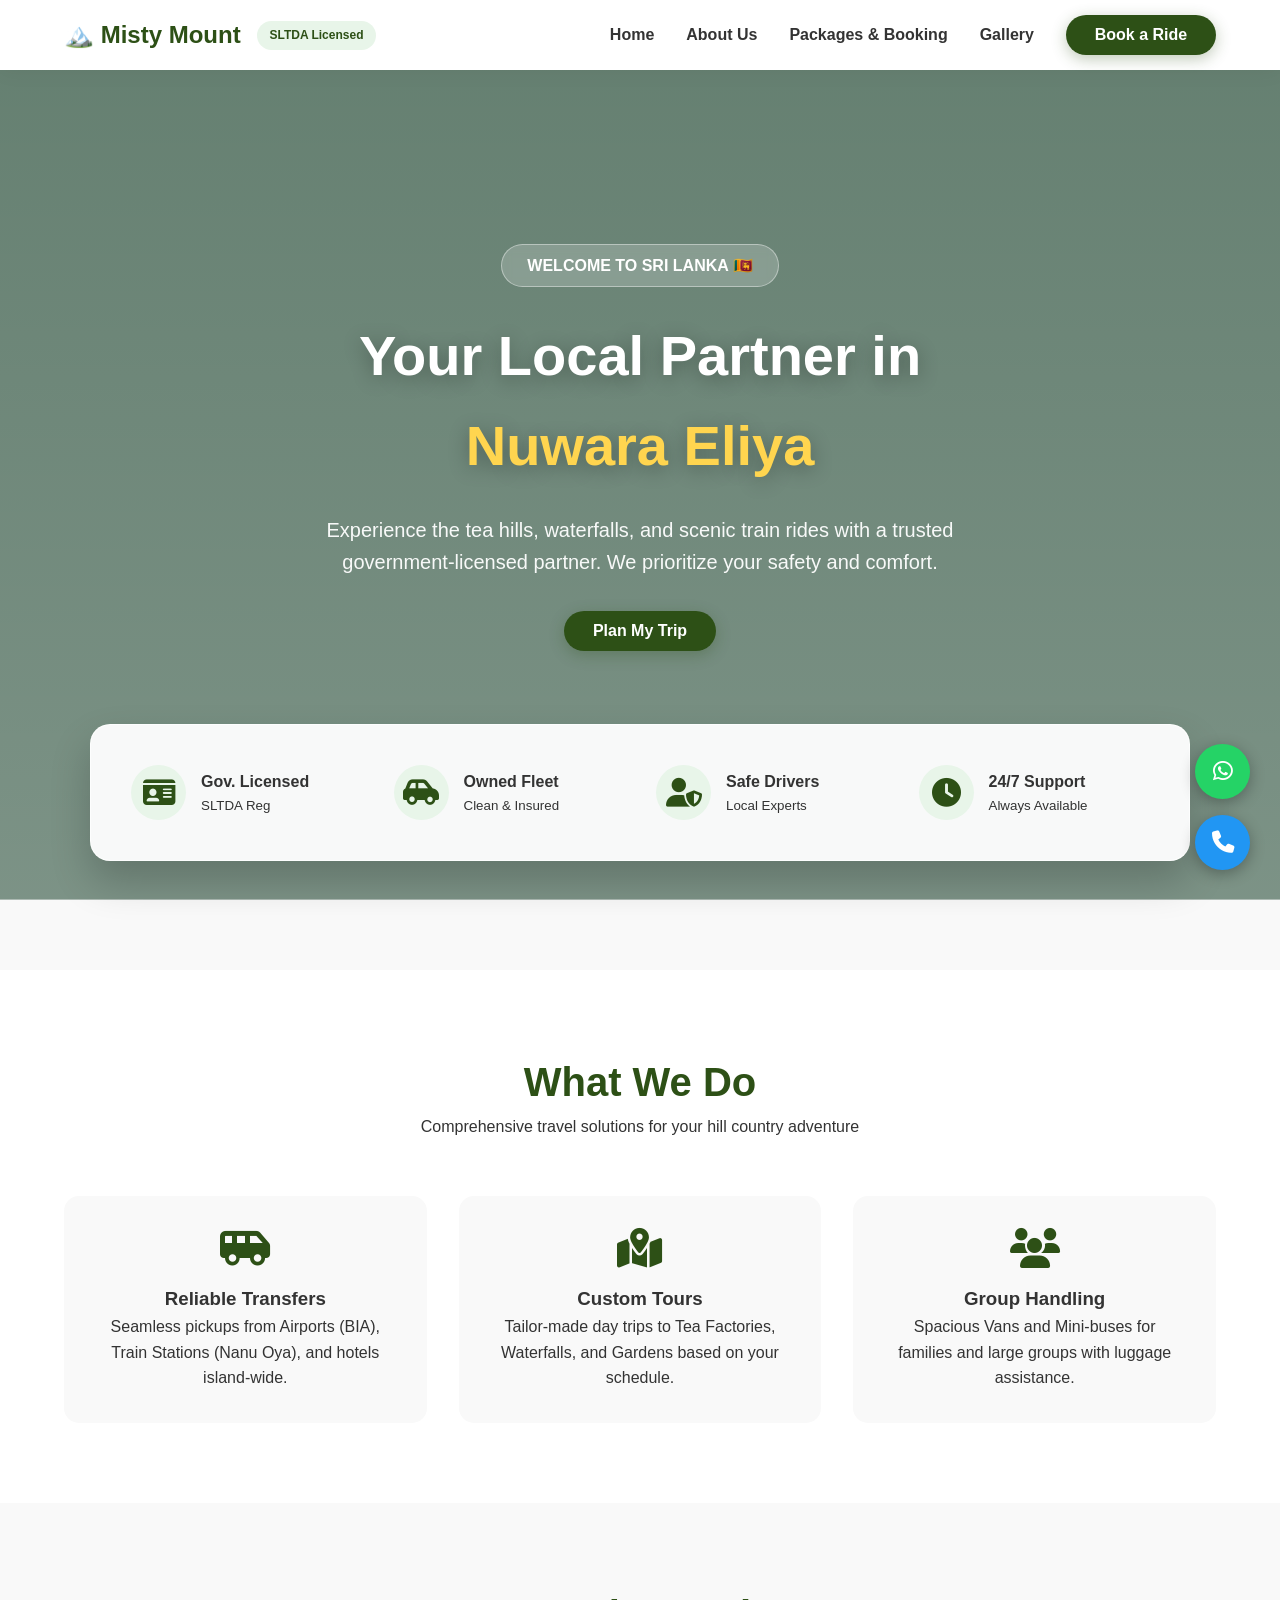
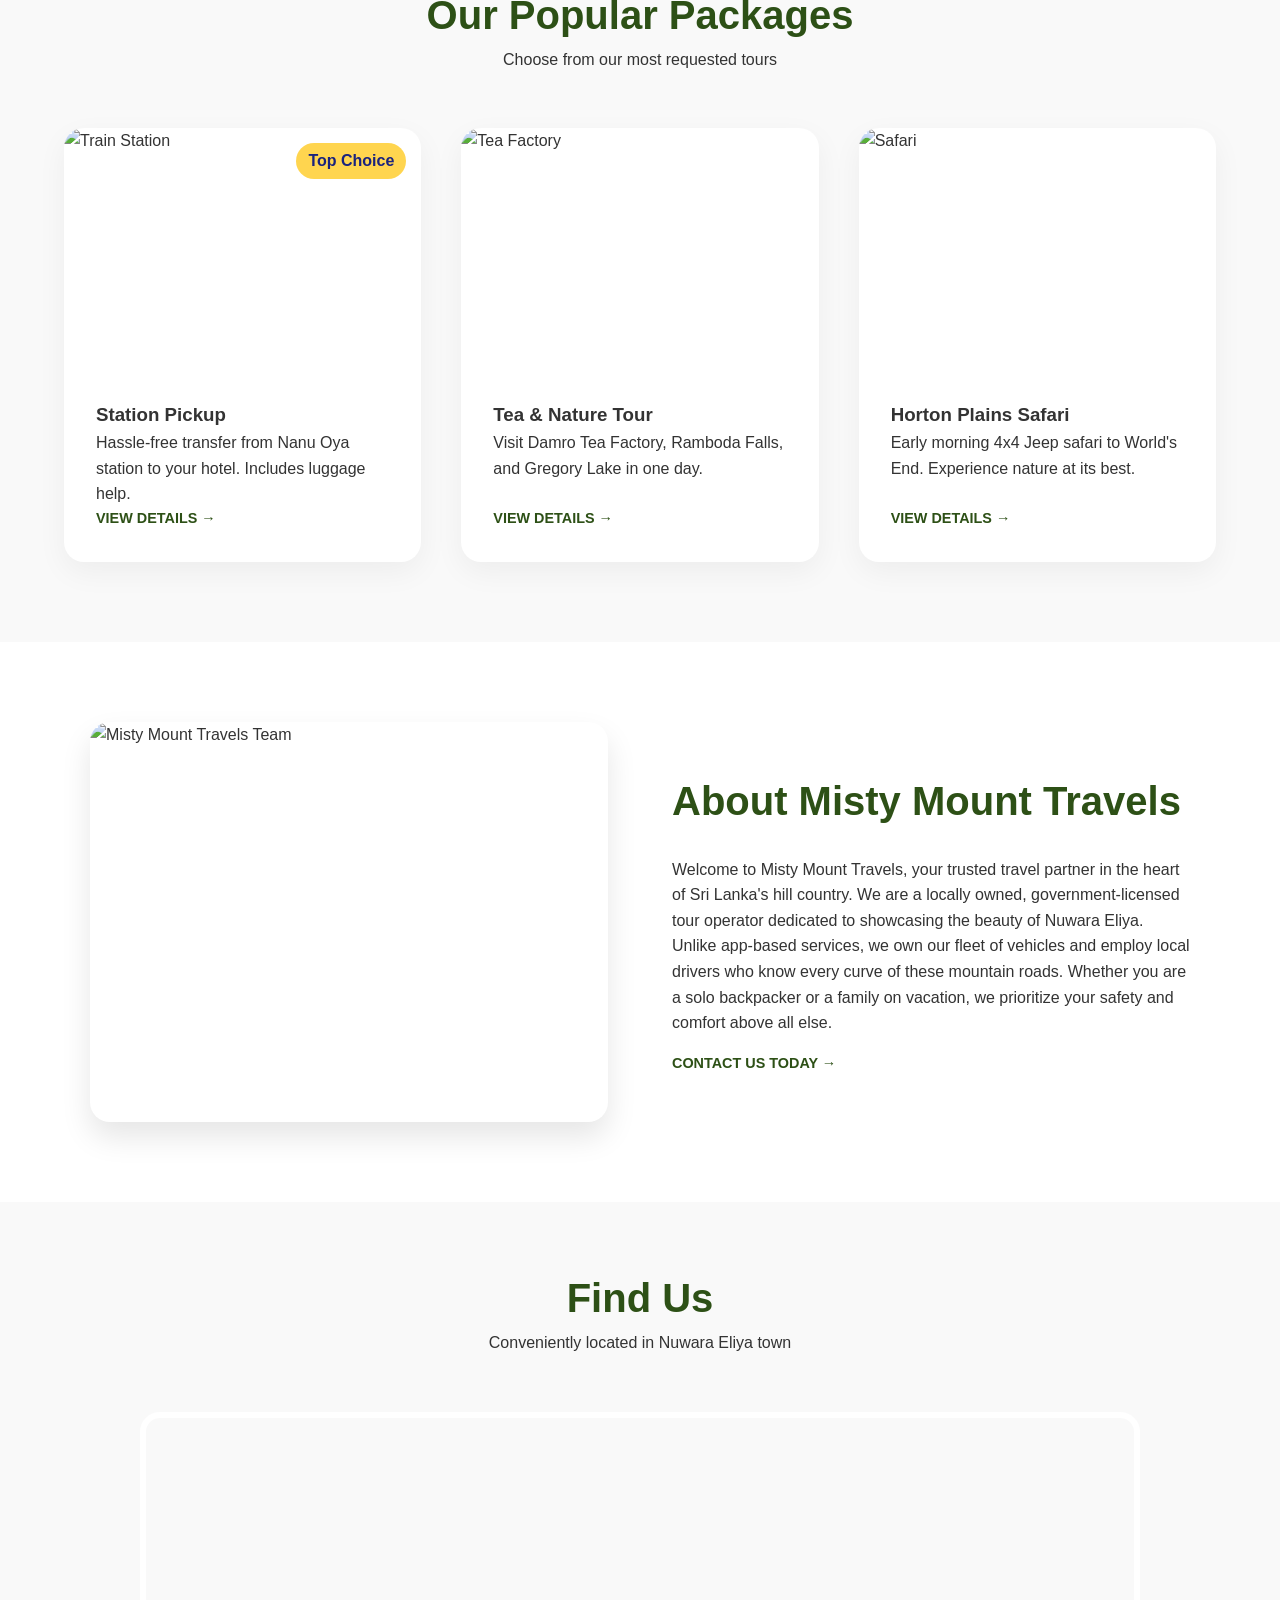
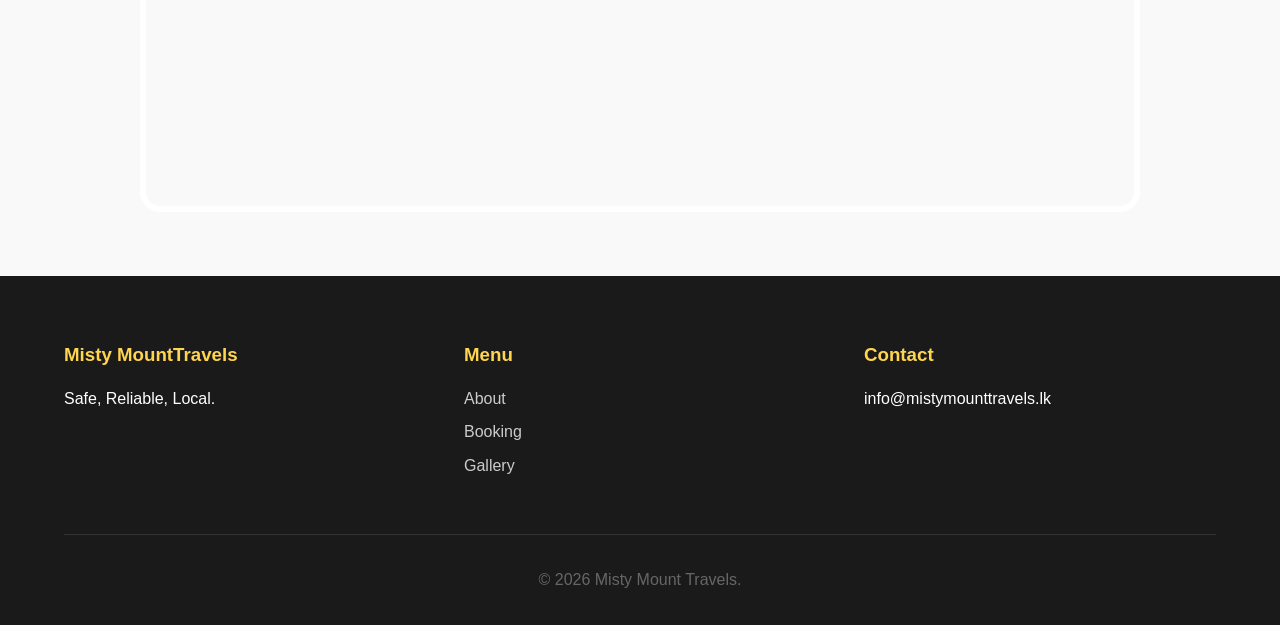
==== frontend/html/index.html @ a01e174e "Created landing page html and styling" ====
<!DOCTYPE html>
<html lang="en">
<head>
    <meta charset="UTF-8">
    <meta name="viewport" content="width=device-width, initial-scale=1.0">
    <title>Gallery & Reviews | MistyMount</title>
    <link rel="stylesheet" href="../css/global.css">
    <link rel="stylesheet" href="../css/index.css">
    <link rel="stylesheet" href="https://cdnjs.cloudflare.com/ajax/libs/font-awesome/6.4.0/css/all.min.css">
</head>
<body>
    
    <nav class="navbar">
        <div class="logo-section">
            <a href="index.html" class="logo">🏔️ Misty Mount</a>
            <span class="license-badge">SLTDA Licensed</span>
        </div>
        <ul class="nav-menu">
            <li><a href="index.html" class="active">Home</a></li>
            <li><a href="#about">About Us</a></li>
            <li><a href="booking.html">Packages & Booking</a></li>
            <li><a href="gallery.html">Gallery</a></li>
            <li><a href="booking.html" class="cta-button">Book a Ride</a></li>
        </ul>
        <div class="hamburger"><span></span><span></span><span></span></div>
    </nav>

    <section class="hero">
        <div class="hero-content">
            <div class="welcome-pill">Welcome to Sri Lanka 🇱🇰</div>
            <h1>Your Local Partner in<br><span class="text-gold">Nuwara Eliya</span></h1>
            <p>Experience the tea hills, waterfalls, and scenic train rides with a trusted government-licensed partner. We prioritize your safety and comfort.</p>
            <div class="hero-buttons">
                <a href="booking.html" class="cta-button hero-btn-main">Plan My Trip</a>
            </div>
        </div>

        <div class="trust-card">
            <div class="trust-item">
                <i class="fas fa-id-card"></i>
                <div class="trust-text"><strong>Gov. Licensed</strong><small>SLTDA Reg</small></div>
            </div>
            <div class="trust-item">
                <i class="fas fa-car-side"></i>
                <div class="trust-text"><strong>Owned Fleet</strong><small>Clean & Insured</small></div>
            </div>
            <div class="trust-item">
                <i class="fas fa-user-shield"></i>
                <div class="trust-text"><strong>Safe Drivers</strong><small>Local Experts</small></div>
            </div>
            <div class="trust-item">
                <i class="fas fa-clock"></i>
                <div class="trust-text"><strong>24/7 Support</strong><small>Always Available</small></div>
            </div>
        </div>
    </section>

    <section class="what-we-do">
        <div class="section-header">
            <h2>What We Do</h2>
            <p>Comprehensive travel solutions for your hill country adventure</p>
        </div>
        <div class="wwd-grid">
            <div class="wwd-item">
                <i class="fas fa-shuttle-van wwd-icon"></i>
                <h3>Reliable Transfers</h3>
                <p>Seamless pickups from Airports (BIA), Train Stations (Nanu Oya), and hotels island-wide.</p>
            </div>
            <div class="wwd-item">
                <i class="fas fa-map-marked-alt wwd-icon"></i>
                <h3>Custom Tours</h3>
                <p>Tailor-made day trips to Tea Factories, Waterfalls, and Gardens based on your schedule.</p>
            </div>
            <div class="wwd-item">
                <i class="fas fa-users wwd-icon"></i>
                <h3>Group Handling</h3>
                <p>Spacious Vans and Mini-buses for families and large groups with luggage assistance.</p>
            </div>
        </div>
    </section>

    <section class="services">
        <div class="section-header">
            <h2>Our Popular Packages</h2>
            <p>Choose from our most requested tours</p>
        </div>
        <div class="services-grid">
            <div class="service-card">
                <div class="service-img-container">
                    <img src="../images/nanuoya.jpg" alt="Train Station">
                    <span class="card-badge">Top Choice</span>
                </div>
                <div class="service-content">
                    <h3>Station Pickup</h3>
                    <p>Hassle-free transfer from Nanu Oya station to your hotel. Includes luggage help.</p>
                    <a href="booking.html?type=station" class="service-link">View Details →</a>
                </div>
            </div>
            <div class="service-card">
                <div class="service-img-container">
                    <img src="../images/damro.jpg" alt="Tea Factory">
                </div>
                <div class="service-content">
                    <h3>Tea & Nature Tour</h3>
                    <p>Visit Damro Tea Factory, Ramboda Falls, and Gregory Lake in one day.</p>
                    <a href="booking.html?type=sightseeing" class="service-link">View Details →</a>
                </div>
            </div>
            <div class="service-card">
                <div class="service-img-container">
                    <img src="../images/plains.webp" alt="Safari">
                </div>
                <div class="service-content">
                    <h3>Horton Plains Safari</h3>
                    <p>Early morning 4x4 Jeep safari to World's End. Experience nature at its best.</p>
                    <a href="booking.html?type=safari" class="service-link">View Details →</a>
                </div>
            </div>
        </div>
    </section>

    <section class="about-section" id="about">
        <div class="about-container">
            <div class="about-img">
                <img src="../images/hero-bg.jpg" alt="Misty Mount Travels Team">
            </div>
            <div class="about-text">
                <h2>About Misty Mount Travels</h2>
                <p>Welcome to Misty Mount Travels, your trusted travel partner in the heart of Sri Lanka's hill country. We are a locally owned, government-licensed tour operator dedicated to showcasing the beauty of Nuwara Eliya.</p>
                <p>Unlike app-based services, we own our fleet of vehicles and employ local drivers who know every curve of these mountain roads. Whether you are a solo backpacker or a family on vacation, we prioritize your safety and comfort above all else.</p>
                <a href="booking.html" class="service-link" style="margin-top: 1rem; display: inline-block;">Contact Us Today →</a>
            </div>
        </div>
    </section>

    <section class="map-section">
        <div class="section-header">
            <h2>Find Us</h2>
            <p>Conveniently located in Nuwara Eliya town</p>
        </div>
        <div class="map-frame">
            <iframe src="https://www.google.com/maps/embed?pb=!1m18!1m12!1m3!1d63371.80385591321!2d80.7397463660995!3d6.971295245842234!2m3!1f0!2f0!3f0!3m2!1i1024!2i768!4f13.1!3m3!1m2!1s0x3ae380434e1554c7%3A0x291608404c937d9c!2sNuwara%20Eliya!5e0!3m2!1sen!2slk!4v1680000000000!5m2!1sen!2slk" width="100%" height="100%" style="border:0;" allowfullscreen="" loading="lazy"></iframe>
        </div>
    </section>

    <div class="modal" id="stationModal">
        <div class="modal-content">
            <span class="modal-close" id="modalClose">×</span>
            <div class="modal-image-header">
                <img src="../images/nanuoya.jpg" alt="Sri Lanka Train">
                <div class="modal-badge">Most Popular</div>
            </div>
            <div class="modal-body">
                <h2>🚂 Arriving by Train?</h2>
                <p>We are the specialist for pickups from <strong>Nanu Oya & Ambewela</strong> stations.</p>
                <ul class="modal-features-list">
                    <li><i class="fas fa-check-circle"></i> Driver waits at platform</li>
                    <li><i class="fas fa-check-circle"></i> Help with heavy luggage</li>
                    <li><i class="fas fa-check-circle"></i> Fair, fixed prices</li>
                </ul>
                <a href="booking.html?type=station" class="cta-button full-width-btn">Book Pickup Now</a>
            </div>
        </div>
    </div>

    <div class="floating-contact">
        <a href="+94713598786" class="contact-btn whatsapp-btn"><i class="fab fa-whatsapp"></i></a>
        <a href="tel:+94713598786" class="contact-btn phone-btn"><i class="fas fa-phone"></i></a>
    </div>

    <footer>
        <div class="footer-content">
            <div class="footer-section"><h3>Misty MountTravels</h3><p>Safe, Reliable, Local.</p></div>
            <div class="footer-section"><h3>Menu</h3><a href="#about">About</a><a href="booking.html">Booking</a><a href="gallery.html">Gallery</a></div>
            <div class="footer-section"><h3>Contact</h3><p>info@mistymounttravels.lk</p></div>
        </div>
        <div class="copyright"><p>© 2026 Misty Mount Travels.</p></div>
    </footer>


</body>
</html>
---- frontend/css/global.css ----
:root {
    --primary-green: #2d5016;
    --primary-hover: #1e3a0f;
    --accent-gold: #ffd54f;
    --accent-blue: #1a237e;
    --text-dark: #333;
    --bg-light: #f9f9f9;
    --white: #ffffff;
}

* { margin: 0; padding: 0; box-sizing: border-box; }
html{scroll-behavior: smooth;}
body { font-family: 'Segoe UI', sans-serif; line-height: 1.6; color: var(--text-dark); background: var(--bg-light); overflow-x: hidden; }
a { text-decoration: none; color: inherit; }
ul { list-style: none; }
img { max-width: 100%; display: block; }

.navbar {
    position: sticky; top: 0; width: 100%;
    background: rgba(255, 255, 255, 0.95);
    backdrop-filter: blur(10px);
    box-shadow: 0 2px 20px rgba(0,0,0,0.05);
    z-index: 999;
    padding: 1rem 5%;
    display: flex; justify-content: space-between; align-items: center;
    transition: all 0.3s ease;
}

.logo-section { display: flex; align-items: center; gap: 1rem; }
.logo { font-size: 1.5rem; font-weight: 800; color: var(--primary-green); }
.license-badge { background: #e8f5e9; color: var(--primary-green); padding: 0.3rem 0.8rem; border-radius: 20px; font-size: 0.75rem; font-weight: bold; }

.nav-menu { display: flex; gap: 2rem; align-items: center; }
.nav-menu a { font-weight: 600; transition: 0.3s; position: relative; }
.nav-menu a:hover { color: var(--primary-green); }

.cta-button {
    background: var(--primary-green); color: var(--white) !important;
    padding: 0.7rem 1.8rem; border-radius: 30px; font-weight: bold;
    border: none; cursor: pointer; box-shadow: 0 4px 15px rgba(45, 80, 22, 0.3);
    transition: transform 0.3s;
}
.cta-button:hover { transform: translateY(-2px); background: var(--primary-hover); }

.hamburger { display: none; flex-direction: column; gap: 6px; cursor: pointer; }
.hamburger span { width: 30px; height: 3px; background: var(--text-dark); border-radius: 3px; }

.floating-contact { position: fixed; bottom: 30px; right: 30px; display: flex; flex-direction: column; gap: 1rem; z-index: 1000; }
.contact-btn {
    width: 55px; height: 55px; border-radius: 50%; display: flex; align-items: center; justify-content: center;
    color: white; font-size: 1.4rem; box-shadow: 0 4px 15px rgba(0,0,0,0.3); transition: transform 0.3s;
}
.contact-btn:hover { transform: scale(1.15); }
.whatsapp-btn { background: #25D366; } .phone-btn { background: #2196F3; }

footer { background: #1a1a1a; color: white; padding: 4rem 5% 2rem; margin-top: auto; }
.footer-content { display: grid; grid-template-columns: repeat(auto-fit, minmax(250px, 1fr)); gap: 3rem; max-width: 1200px; margin: 0 auto 3rem; }
.footer-section h3 { color: var(--accent-gold); margin-bottom: 1rem; }
.footer-section a { color: #ccc; display: block; margin: 0.5rem 0; }
.copyright { text-align: center; border-top: 1px solid #333; padding-top: 2rem; color: #666; }

@media (max-width: 768px) {
    .nav-menu { position: fixed; left: -100%; top: 70px; flex-direction: column; background: white; width: 100%; padding: 2rem; transition: 0.3s; box-shadow: 0 10px 20px rgba(0,0,0,0.1); }
    .nav-menu.active { left: 0; }
    .hamburger { display: flex; }
    .license-badge { display: none; }
}
---- frontend/css/index.css ----
.hero {
    position: relative;
    background: linear-gradient(rgba(0, 45, 20, 0.6), rgba(0, 45, 20, 0.5)), url('../images/image004.jpeg');
    background-size: cover; background-position: center; background-attachment: fixed;
    min-height: 100vh; display: flex; flex-direction: column; align-items: center; justify-content: center;
    text-align: center; color: white; padding: 8rem 5% 4rem;
}

.hero-content { max-width: 900px; margin-bottom: 3rem; z-index: 2; animation: fadeInUp 0.8s ease-out; }
.welcome-pill {
    background: rgba(255, 255, 255, 0.2); backdrop-filter: blur(5px); border: 1px solid rgba(255, 255, 255, 0.4);
    padding: 8px 25px; border-radius: 50px; display: inline-block; margin-bottom: 1.5rem; font-weight: 600; text-transform: uppercase;
}
.hero h1 { font-size: 3.5rem; font-weight: 800; margin-bottom: 1.5rem; text-shadow: 0 4px 20px rgba(0,0,0,0.3); }
.text-gold { color: var(--accent-gold); }
.hero p { font-size: 1.25rem; margin-bottom: 2.5rem; opacity: 0.95; max-width: 700px; margin-left: auto; margin-right: auto; }

.trust-card {
    position: relative; margin-top: 2rem;
    background: rgba(255, 255, 255, 0.95); backdrop-filter: blur(10px);
    border: 1px solid rgba(255, 255, 255, 0.8);
    width: 100%; max-width: 1100px; padding: 2.5rem; border-radius: 20px;
    box-shadow: 0 20px 40px rgba(0,0,0,0.2);
    display: grid; grid-template-columns: repeat(auto-fit, minmax(200px, 1fr)); gap: 2rem;
    color: #333; z-index: 10; animation: slideUpFade 1s ease-out 0.3s backwards;
}
.trust-item { display: flex; align-items: center; gap: 15px; }
.trust-item i {
    font-size: 1.8rem; color: var(--primary-green); background: #e8f5e9;
    width: 55px; height: 55px; display: flex; align-items: center; justify-content: center; border-radius: 50%;
}
.trust-text { display: flex; flex-direction: column; text-align: left; }

.what-we-do { padding: 5rem 5%; text-align: center; background: #fff; }
.wwd-grid { display: grid; grid-template-columns: repeat(auto-fit, minmax(250px, 1fr)); gap: 2rem; max-width: 1200px; margin: 3rem auto 0; }
.wwd-item { padding: 2rem; background: #f9f9f9; border-radius: 15px; transition: 0.3s; }
.wwd-item:hover { background: white; box-shadow: 0 10px 30px rgba(0,0,0,0.08); transform: translateY(-5px); }
.wwd-icon { font-size: 2.5rem; color: var(--primary-green); margin-bottom: 1rem; }

.services { padding: 5rem 5%; background: #f9f9f9; }
.section-header { text-align: center; margin-bottom: 3.5rem; }
.section-header h2 { font-size: 2.5rem; color: var(--primary-green); }
.services-grid { display: grid; grid-template-columns: repeat(auto-fit, minmax(320px, 1fr)); gap: 2.5rem; max-width: 1200px; margin: 0 auto; }
.service-card {
    background: white; border-radius: 20px; overflow: hidden; box-shadow: 0 10px 30px rgba(0,0,0,0.05);
    transition: 0.4s; display: flex; flex-direction: column;
}
.service-card:hover { transform: translateY(-10px); box-shadow: 0 20px 40px rgba(0,0,0,0.12); }
.service-img-container { height: 240px; position: relative; overflow: hidden; }
.service-img-container img { width: 100%; height: 100%; object-fit: cover; transition: transform 0.6s ease; }
.service-card:hover .service-img-container img { transform: scale(1.1); }
.card-badge { position: absolute; top: 15px; right: 15px; background: var(--accent-gold); color: #1a237e; padding: 5px 12px; border-radius: 20px; font-weight: bold; }
.service-content { padding: 2rem; flex-grow: 1; display: flex; flex-direction: column; }
.service-link { color: var(--primary-green); font-weight: bold; text-transform: uppercase; font-size: 0.9rem; margin-top: auto; }

.about-section { padding: 5rem 5%; background: white; }
.about-container { max-width: 1100px; margin: 0 auto; display: grid; grid-template-columns: 1fr 1fr; gap: 4rem; align-items: center; }
.about-text h2 { font-size: 2.5rem; color: var(--primary-green); margin-bottom: 1.5rem; }
.about-img { border-radius: 20px; overflow: hidden; height: 400px; box-shadow: 0 15px 30px rgba(0,0,0,0.1); }
.about-img img { width: 100%; height: 100%; object-fit: cover; }

.map-section { padding: 4rem 5%; background: #f9f9f9; text-align: center; }
.map-frame { width: 100%; max-width: 1000px; height: 400px; margin: 2rem auto 0; border-radius: 20px; overflow: hidden; border: 6px solid white; }

.modal {
    display: none; position: fixed; top: 0; left: 0; width: 100%; height: 100%;
    background: rgba(0, 0, 0, 0.8); backdrop-filter: blur(5px);
    align-items: center; justify-content: center; z-index: 9999;
}
.modal.active { display: flex; }
.modal-content {
    background: white; width: 90%; max-width: 450px; border-radius: 20px; overflow: hidden;
    position: relative; animation: modalPop 0.5s cubic-bezier(0.175, 0.885, 0.32, 1.275);
}
.modal-image-header { height: 180px; position: relative; }
.modal-image-header img { width: 100%; height: 100%; object-fit: cover; }
.modal-badge { position: absolute; top: 15px; right: 15px; background: var(--accent-gold); color: #1a237e; padding: 5px 15px; border-radius: 20px; font-weight: bold; }
.modal-close {
    position: absolute; top: 10px; left: 10px; background: rgba(0,0,0,0.5); color: white;
    width: 35px; height: 35px; border-radius: 50%; display: flex; align-items: center; justify-content: center; cursor: pointer; z-index: 10;
}
.modal-body { padding: 2rem; text-align: center; }
.modal-features-list { list-style: none; text-align: left; background: #f9f9f9; padding: 1rem 1.5rem; border-radius: 10px; margin: 1.5rem 0; }
.modal-features-list li { margin-bottom: 0.8rem; display: flex; align-items: center; gap: 10px; }
.modal-features-list i { color: var(--primary-green); }
.full-width-btn { width: 100%; display: block; text-align: center; padding: 1rem; }

@keyframes fadeInUp { from { opacity: 0; transform: translateY(30px); } to { opacity: 1; transform: translateY(0); } }
@keyframes slideUpFade { from { opacity: 0; transform: translateY(50px); } to { opacity: 1; transform: translateY(0); } }
@keyframes modalPop { from { opacity: 0; transform: scale(0.8); } to { opacity: 1; transform: scale(1); } }
.fade-in-section { opacity: 0; transform: translateY(30px); transition: opacity 0.8s ease-out, transform 0.8s ease-out; }
.fade-in-section.visible { opacity: 1; transform: translateY(0); }

@media (max-width: 768px) {
    .hero { padding-top: 6rem; min-height: auto; }
    .hero h1 { font-size: 2.5rem; }
    .trust-card { grid-template-columns: 1fr; }
    .about-container { grid-template-columns: 1fr; }
}
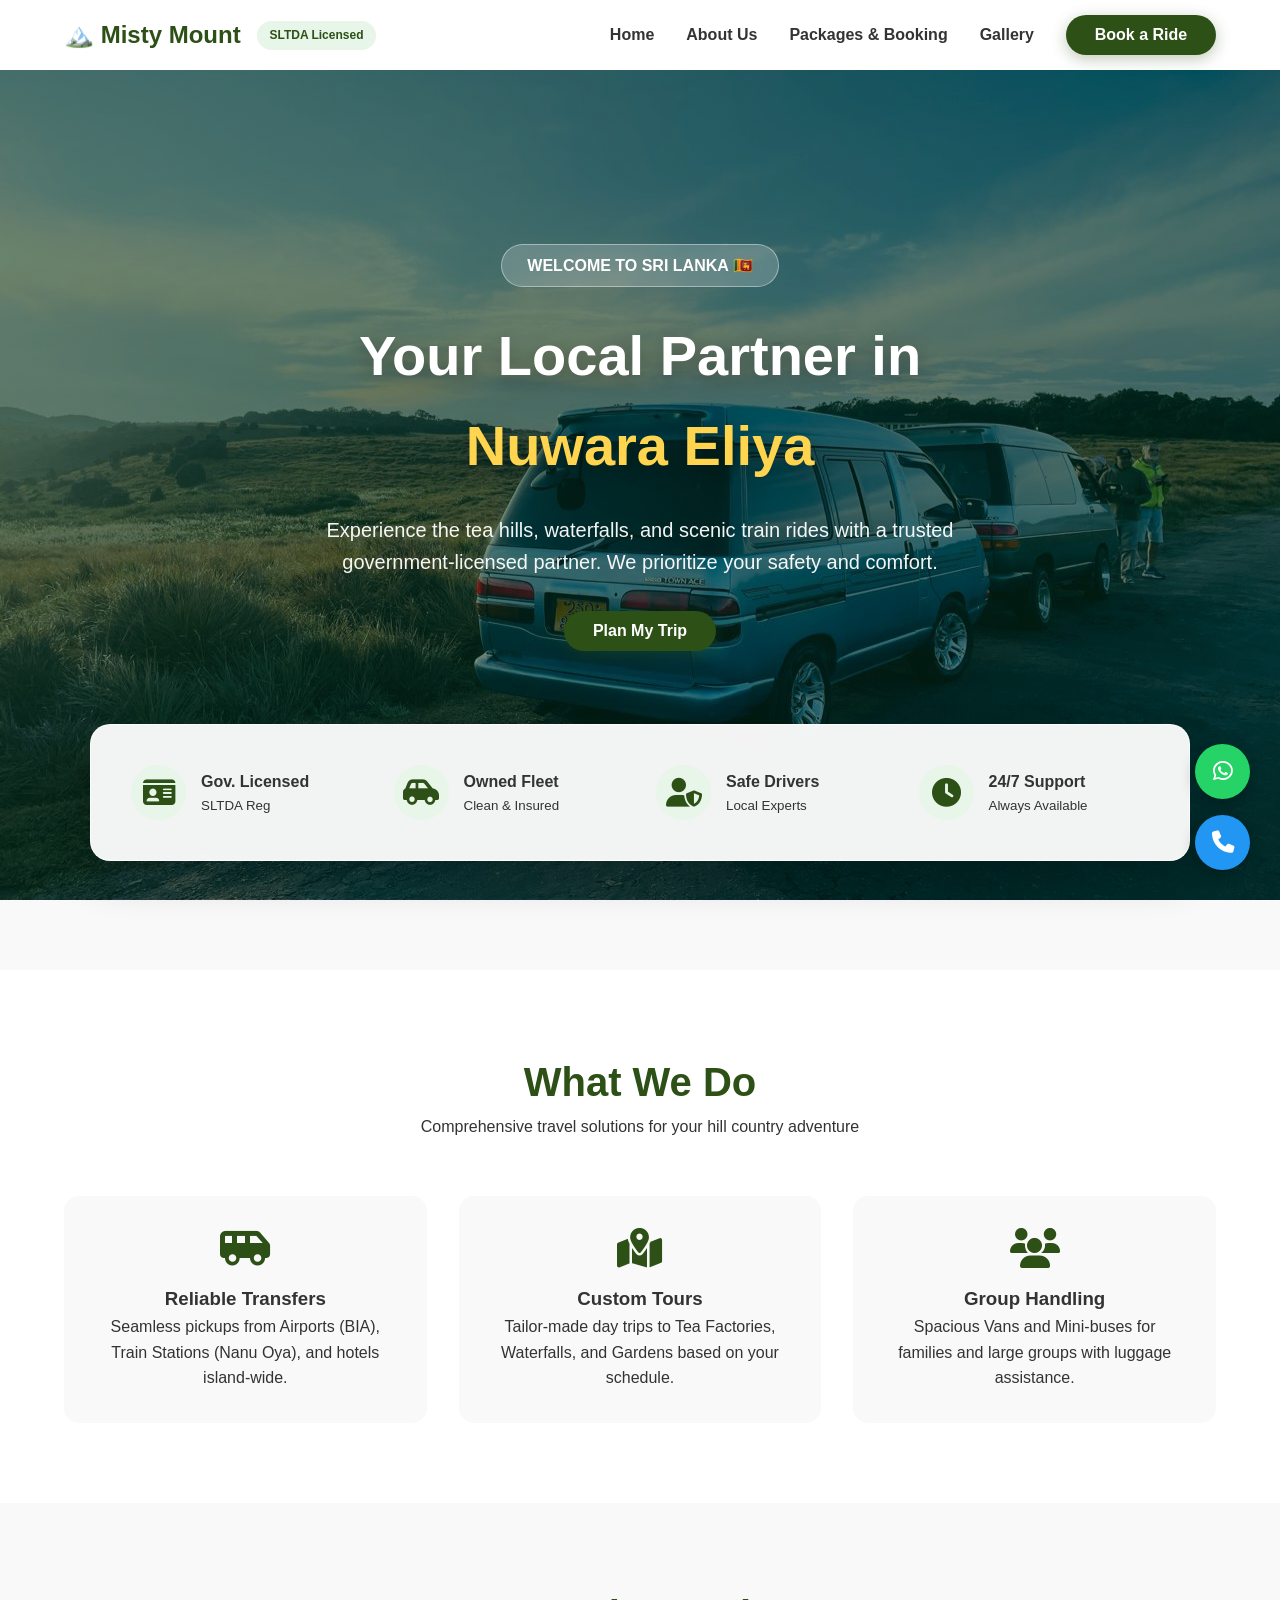
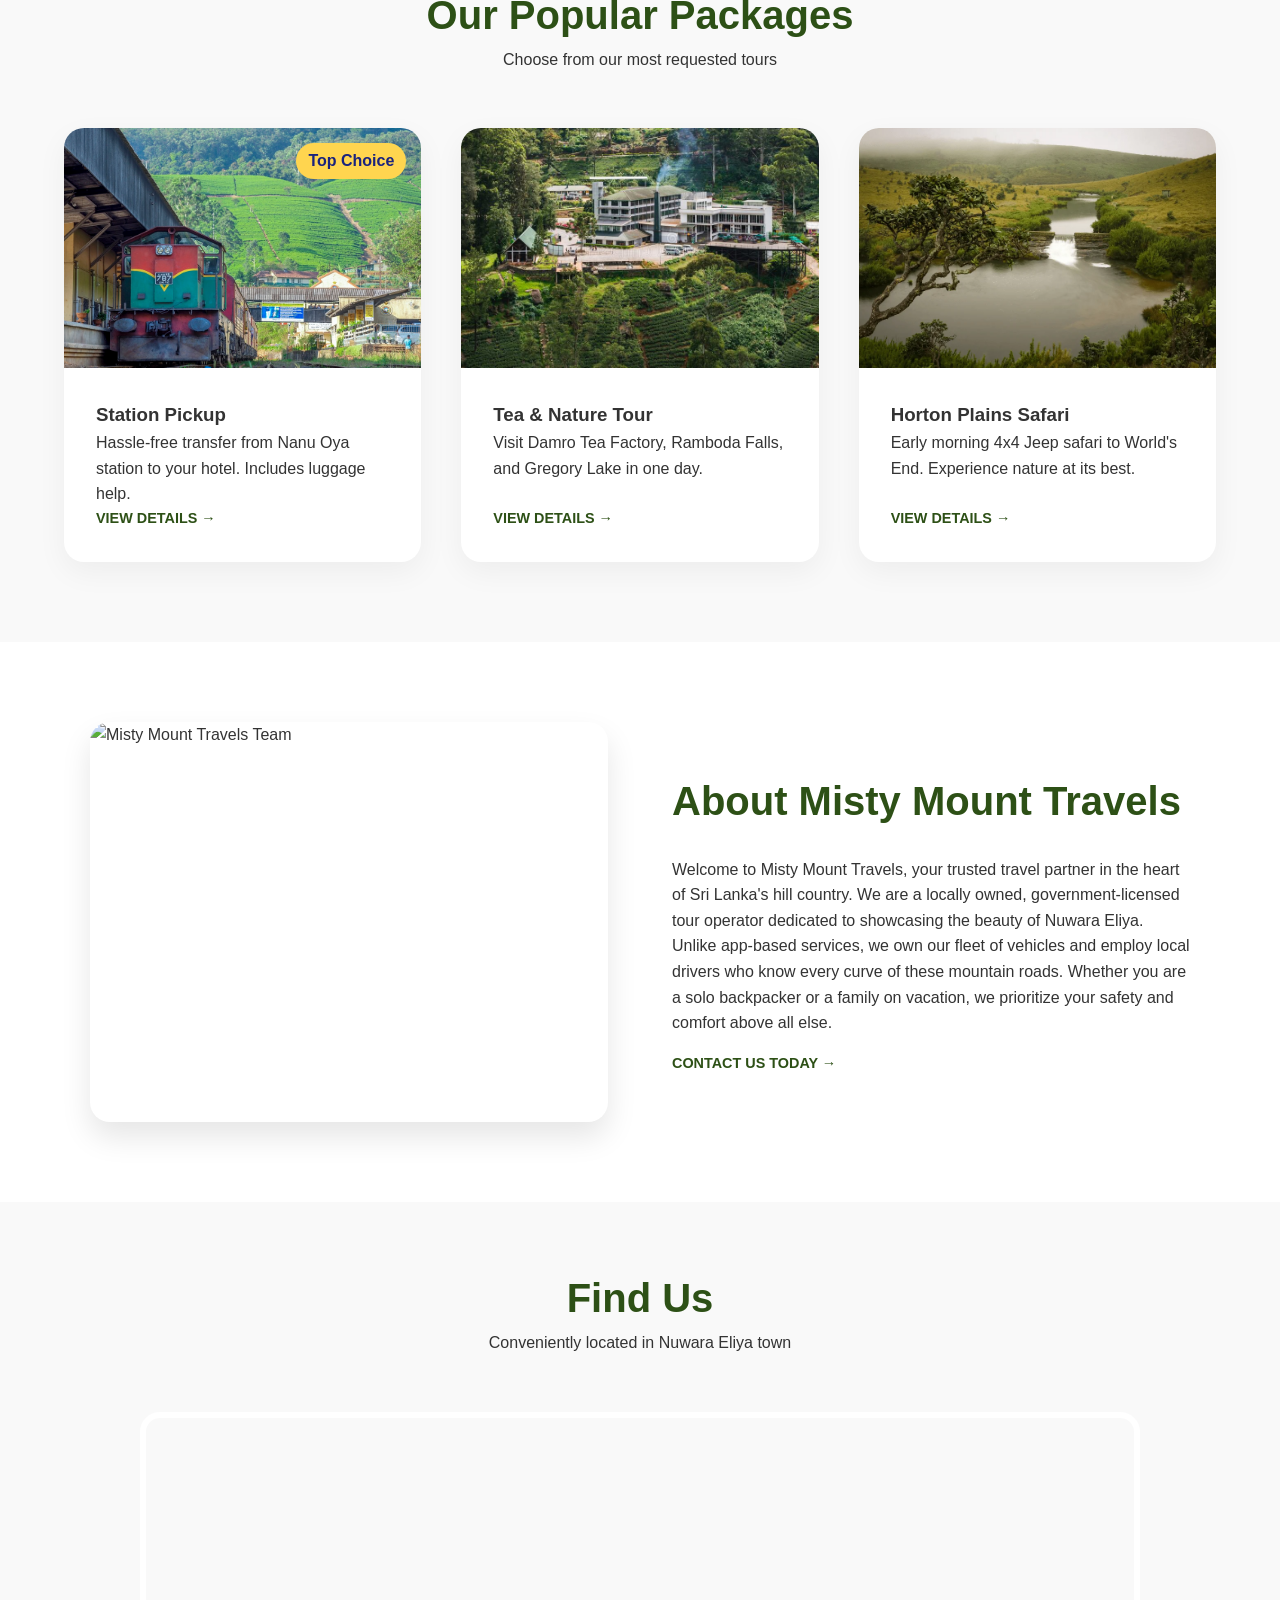
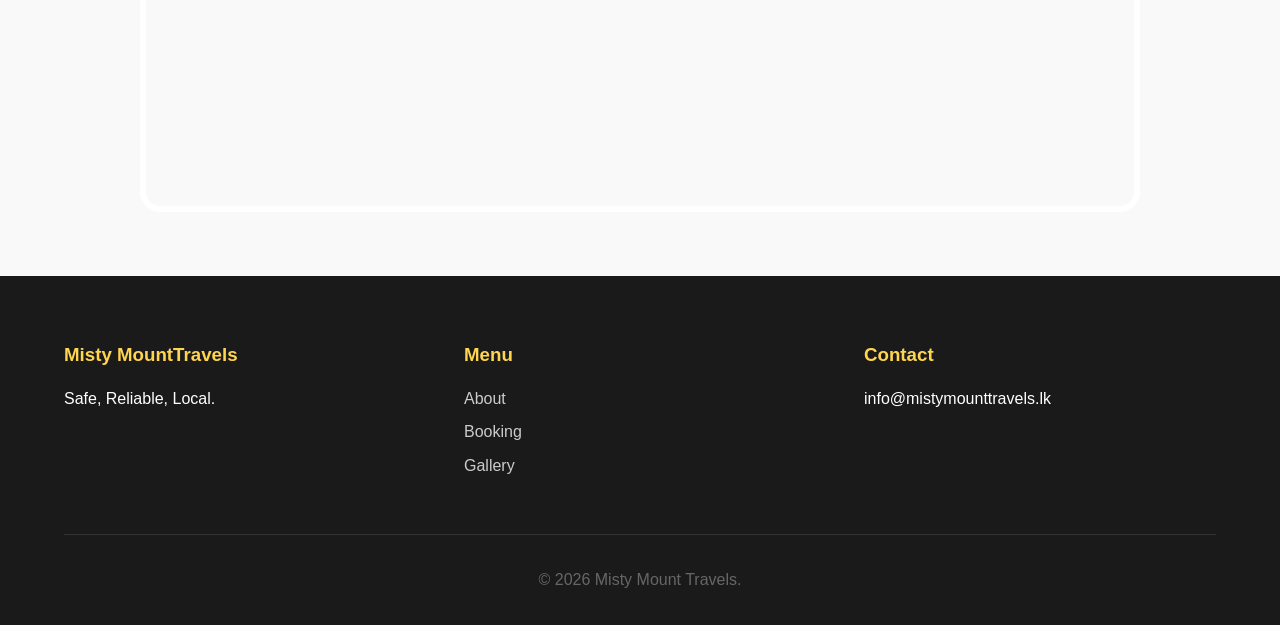
==== commit 5c35ca16: "Created index.js" ====
--- a/frontend/html/index.html
+++ b/frontend/html/index.html
@@ -151,7 +151,7 @@
                 <div class="modal-badge">Most Popular</div>
             </div>
             <div class="modal-body">
-                <h2>🚂 Arriving by Train?</h2>
+                <h2>Arriving by Train?</h2>
                 <p>We are the specialist for pickups from <strong>Nanu Oya & Ambewela</strong> stations.</p>
                 <ul class="modal-features-list">
                     <li><i class="fas fa-check-circle"></i> Driver waits at platform</li>
@@ -164,7 +164,7 @@
     </div>
 
     <div class="floating-contact">
-        <a href="+94713598786" class="contact-btn whatsapp-btn"><i class="fab fa-whatsapp"></i></a>
+        <a href="" class="contact-btn whatsapp-btn"><i class="fab fa-whatsapp"></i></a>
         <a href="tel:+94713598786" class="contact-btn phone-btn"><i class="fas fa-phone"></i></a>
     </div>
 
@@ -177,6 +177,8 @@
         <div class="copyright"><p>© 2026 Misty Mount Travels.</p></div>
     </footer>
 
+    <script src="../js/global.js"></script>
+    <script src="../js/index.js"></script>
 
 </body>
 </html>
